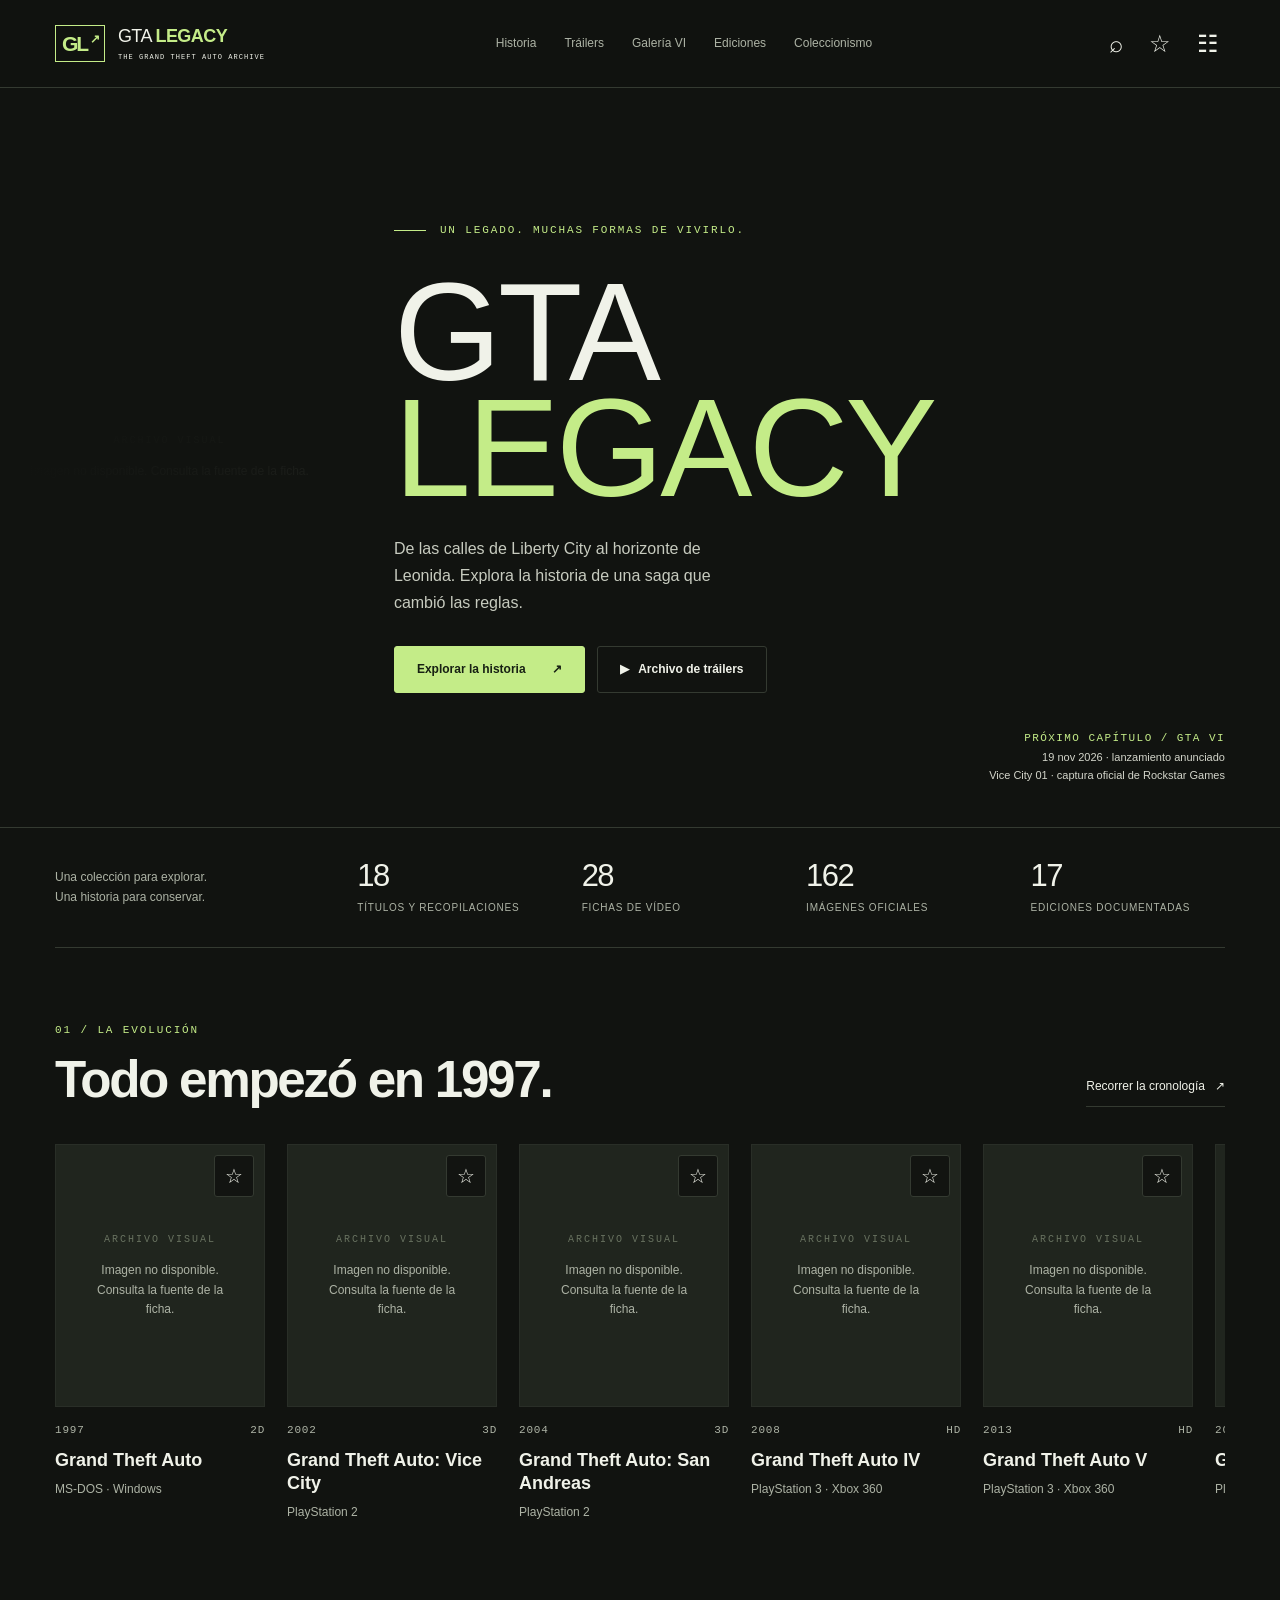
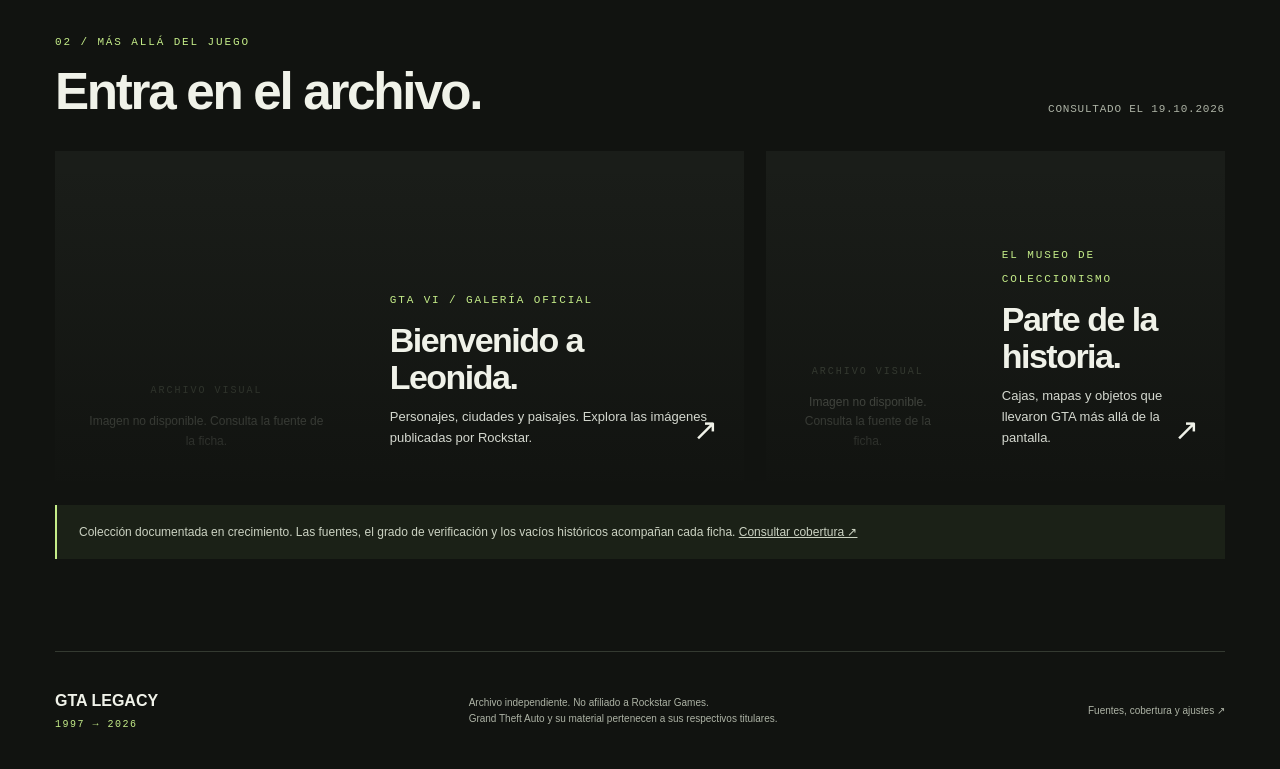
==== index.html @ 0d7dd215 "Add files via upload" ====
<!doctype html>
<html lang="es">
<head>
  <meta charset="utf-8"><meta name="viewport" content="width=device-width, initial-scale=1">
  <meta name="theme-color" content="#111310">
  <meta name="description" content="Un archivo independiente de Grand Theft Auto: historia, tráilers, capturas oficiales y ediciones de coleccionista.">
  <title>GTA Legacy — The Grand Theft Auto Archive</title>
  <link rel="stylesheet" href="css/style.css">
  <script defer src="data/catalog.js"></script><script defer src="js/app.js"></script>
</head>
<body>
  <a href="#main" class="skip">Saltar al contenido</a>
  <header class="topbar">
    <a class="brand" href="#inicio" aria-label="GTA Legacy, inicio"><span class="brand-mark">GL<span>↗</span></span><span>GTA <b>LEGACY</b><small>THE GRAND THEFT AUTO ARCHIVE</small></span></a>
    <nav aria-label="Principal"><a href="#historia">Historia</a><a href="#trailers">Tráilers</a><a href="#galeria">Galería VI</a><a href="#ediciones">Ediciones</a><a href="#coleccion">Coleccionismo</a></nav>
    <div class="nav-tools"><button data-action="search" aria-label="Buscar en todo el archivo" title="Buscar (Ctrl+K)">⌕</button><a href="#favoritos" aria-label="Favoritos" title="Favoritos">☆</a><a href="#archivo" aria-label="Archivo y ajustes" title="Archivo y ajustes">☷</a></div>
  </header>
  <main id="main" tabindex="-1"><div class="loading">Abriendo el archivo…</div></main>
  <footer><a class="footer-brand" href="#inicio">GTA LEGACY<span>1997 → 2026</span></a><p>Archivo independiente. No afiliado a Rockstar Games.<br>Grand Theft Auto y su material pertenecen a sus respectivos titulares.</p><a href="#archivo">Fuentes, cobertura y ajustes ↗</a></footer>
  <aside id="compare-bar" class="compare-bar" hidden aria-label="Ediciones seleccionadas"></aside>
  <dialog id="detail" aria-labelledby="dialog-title"><button class="close" data-action="close" aria-label="Cerrar">×</button><div id="dialog-body"></div></dialog>
  <dialog id="search-dialog" aria-labelledby="search-title"><button class="close" data-action="close-search" aria-label="Cerrar búsqueda">×</button><h2 id="search-title">Explora el archivo.</h2><label class="search-field">Buscar juegos, vídeos, imágenes o ediciones<input id="global-search" type="search" placeholder="Vice City, coleccionista, Jason…" autocomplete="off"></label><div id="search-results" aria-live="polite"><p class="muted">Escribe para buscar en todas las colecciones.</p></div></dialog>
  <div id="toast" role="status" class="toast" hidden></div>
  <noscript>Activa JavaScript para explorar las colecciones interactivas. Los datos también están disponibles en la carpeta data.</noscript>
</body></html>
---- css/style.css ----
/* Layers: navigation 10, comparison tray 20, toast 30; dialogs use browser top layer. */
:root{color-scheme:dark;--bg:#111310;--panel:#1a1d19;--line:#343a31;--text:#f0f2e9;--muted:#adb3a5;--accent:#c4ec88;--space:clamp(22px,4.3vw,96px)}
*{box-sizing:border-box}body{margin:0;background:var(--bg);color:var(--text);font-family:"Segoe UI",Arial,sans-serif;font-size:15px;line-height:1.6}button,input,select{font:inherit}button,a,input,select{touch-action:manipulation}button,a{ -webkit-tap-highlight-color:transparent}a{color:inherit;text-decoration:none}button{color:inherit;background:none;border:1px solid var(--line);cursor:pointer;border-radius:3px;padding:10px 16px}button:hover,.button:hover{background:#2a3225;border-color:var(--accent)}button:disabled{opacity:.4;cursor:default}a:hover{color:var(--accent)}button:focus-visible,a:focus-visible,input:focus-visible,select:focus-visible{outline:3px solid var(--accent);outline-offset:4px}button[aria-pressed=true]{color:var(--accent);border-color:var(--accent)}h1,h2,h3,p{margin-top:0}h1,h2,h3{line-height:1.08;letter-spacing:-.045em}h2{font-size:clamp(34px,4vw,60px);font-weight:650}h3{font-size:23px}img{max-width:100%;display:block}small,.meta,.eyebrow{font-family:Consolas,"Courier New",monospace;font-size:11px;letter-spacing:.07em}.muted{color:var(--muted)}.eyebrow{color:var(--accent);text-transform:uppercase;letter-spacing:.17em;font-size:11px}.skip{position:fixed;top:-100px;left:20px;background:var(--accent);color:var(--bg);padding:10px;z-index:40}.skip:focus{top:10px}.topbar{height:88px;display:flex;align-items:center;gap:40px;padding:0 var(--space);border-bottom:1px solid var(--line);position:sticky;top:0;background:#111310f5;z-index:10}.brand{display:flex;gap:13px;align-items:center;white-space:nowrap;font-size:18px;letter-spacing:-.03em;line-height:1.2}.brand b{color:var(--accent)}.brand small{display:block;font-size:7px;letter-spacing:.15em;margin-top:5px}.brand-mark{font-size:21px;border:1px solid var(--accent);color:var(--accent);padding:7px 6px;font-weight:800;letter-spacing:-.1em;line-height:1}.brand-mark span{font-size:12px;vertical-align:top;padding-left:3px}.topbar nav{display:flex;align-items:center;gap:28px;margin:auto;font-size:12px;white-space:nowrap}.topbar nav a{padding:32px 0;position:relative;color:var(--muted)}.topbar nav a.active{color:var(--text)}.topbar nav a.active:after{content:"";height:2px;background:var(--accent);position:absolute;bottom:0;left:0;right:0}.nav-tools{display:flex;gap:14px;align-items:center}.nav-tools>*{font-size:24px;line-height:1;border:0;padding:6px}.hero{position:relative;min-height:660px;height:calc(92vh - 88px);max-height:940px;overflow:hidden;border-bottom:1px solid var(--line);display:flex;align-items:center}.hero-photo{position:absolute;inset:0 0 0 24%;width:76%;height:100%;object-fit:cover;object-position:60% center;opacity:.87}.hero:after{content:"";position:absolute;inset:0;background:linear-gradient(90deg,#111310 2%,#111310ed 26%,#11131060 59%,#11131008 85%),linear-gradient(0deg,#111310 0%,transparent 35%);pointer-events:none}.hero-content{position:relative;z-index:1;padding:65px var(--space);max-width:950px}.hero .eyebrow{display:flex;align-items:center;gap:14px}.hero .eyebrow:before{content:"";width:32px;height:1px;background:var(--accent)}.hero h1{font-family:Impact,"Arial Narrow",sans-serif;font-weight:400;font-size:clamp(78px,10.8vw,178px);line-height:.84;letter-spacing:-.025em;margin:35px 0 28px}.hero h1 span{color:var(--accent);display:block}.hero-desc{max-width:365px;font-size:16px;color:#c7cbbf;line-height:1.7}.hero-actions{display:flex;gap:12px;align-items:center;margin-top:30px;flex-wrap:wrap}.button{display:inline-flex;align-items:center;justify-content:center;gap:26px;border:1px solid var(--line);padding:13px 22px;font-size:12px;font-weight:650;border-radius:3px}.button.primary{background:var(--accent);color:#172013;border-color:var(--accent)}.button.primary:hover{background:#d8f6b1}.hero-caption{position:absolute;z-index:1;right:var(--space);bottom:42px;text-align:right;color:#d3d5ca;line-height:1.7;font-size:11px}.hero-caption b{display:block;color:var(--accent);font-weight:400;font-family:Consolas,monospace;letter-spacing:.13em}.stats{display:grid;grid-template-columns:1.4fr repeat(4,1fr);margin:0 var(--space);border-bottom:1px solid var(--line);padding:29px 0;align-items:center;gap:30px}.stats-intro{font-size:12px;color:var(--muted);max-width:190px}.stat strong{font-size:31px;font-weight:500;line-height:1.2;display:block;letter-spacing:-.05em}.stat span{font-size:10px;color:var(--muted);letter-spacing:.08em;text-transform:uppercase}.section{padding:68px var(--space);max-width:1920px;margin:auto}.section-head{display:flex;justify-content:space-between;align-items:end;gap:30px;margin-bottom:32px}.section-head h2{margin:12px 0 0}.text-link{font-size:12px;border-bottom:1px solid var(--line);padding:10px 0;white-space:nowrap}.portal-grid{display:grid;grid-template-columns:1.5fr 1fr;gap:22px}.portal{position:relative;min-height:330px;overflow:hidden;background:var(--panel);display:flex;align-items:end}.portal img{position:absolute;width:100%;height:100%;object-fit:cover;opacity:.63;transition:transform .4s}.portal:hover img{transform:scale(1.03)}.portal:after{content:"";position:absolute;inset:0;background:linear-gradient(0deg,#111310ef,transparent 95%)}.portal-copy{position:relative;z-index:1;padding:32px}.portal h3{font-size:34px;margin:12px 0}.portal p{margin:0;color:#d4d8cf;font-size:13px;max-width:370px}.portal-arrow{position:absolute;right:26px;bottom:27px;font-size:30px;z-index:1}.strip{display:flex;gap:22px;overflow-x:auto;padding:5px 0 22px;scroll-snap-type:x mandatory}.strip .game-card{flex:0 0 210px;scroll-snap-align:start}.game-card{min-width:0}.art{position:relative;background:#20251e;overflow:hidden;aspect-ratio:4/5;display:flex;align-items:center;justify-content:center;border:1px solid #ffffff0a}.art img{width:100%;height:100%;object-fit:contain;transition:transform .3s}.art:hover img{transform:scale(1.025)}.art-button{padding:0;border:0;width:100%;text-align:left;display:block;border-radius:0}.art-button:hover{background:transparent}.cover-empty{padding:25px;font-family:Impact,"Arial Narrow",sans-serif;font-size:35px;line-height:1.05;text-align:center;color:#c4cbbb;letter-spacing:-.02em}.cover-empty small{display:block;font-family:Consolas,monospace;font-size:9px;margin-top:20px;color:var(--muted);line-height:1.5;letter-spacing:.08em}.game-card .meta{display:flex;justify-content:space-between;color:var(--muted);margin-top:15px}.game-card h3{font-size:18px;margin:9px 0 8px;letter-spacing:-.02em;line-height:1.3}.game-card p{font-size:12px;color:var(--muted);margin-bottom:0}.fav{position:absolute;right:10px;top:10px;background:#111310e8;padding:4px 10px;font-size:20px;z-index:1;line-height:1.6}.page-head{padding:58px var(--space) 30px;max-width:1920px;margin:auto}.page-head h1{font-size:clamp(44px,6.2vw,88px);margin:16px 0 20px;font-weight:600}.page-head p{max-width:660px;color:var(--muted);font-size:15px}.page-head .count{color:var(--accent);font-family:Consolas,monospace;font-size:14px;letter-spacing:0;vertical-align:top;margin-left:12px;display:inline-block;border:1px solid var(--line);padding:7px;margin-top:12px}.catalog{padding:0 var(--space) 70px;max-width:1920px;margin:auto}.filters{display:flex;gap:12px;padding:20px 0;border-top:1px solid var(--line);border-bottom:1px solid var(--line);align-items:end;flex-wrap:wrap;margin-bottom:28px}.filters label{font-size:10px;letter-spacing:.08em;text-transform:uppercase;color:var(--muted);display:grid;gap:7px}.filters label:first-child{flex:1;min-width:190px}.filters input,.filters select,.search-field input{background:var(--panel);color:var(--text);border:1px solid var(--line);padding:11px 13px;border-radius:3px;min-width:130px;max-width:100%}.filters input{width:100%}.result-count{color:var(--muted);font-family:Consolas,monospace;font-size:11px;letter-spacing:.04em;margin:22px 0}.grid{display:grid;grid-template-columns:repeat(4,minmax(0,1fr));gap:32px 24px}.game-grid{grid-template-columns:repeat(5,minmax(0,1fr))}.gallery-grid{grid-template-columns:repeat(3,minmax(0,1fr));gap:24px}.media-card{min-width:0;position:relative}.media-image{aspect-ratio:16/9;overflow:hidden;background:var(--panel);position:relative;display:flex;align-items:center;justify-content:center}.media-image img{width:100%;height:100%;object-fit:cover;transition:transform .3s}.media-card:hover .media-image img{transform:scale(1.025)}.media-card h3{font-size:18px;margin:15px 0 7px;line-height:1.25;letter-spacing:-.025em}.media-card p{font-size:12px;color:var(--muted);margin:0}.media-card .meta{color:var(--accent);margin-top:15px;display:block}.media-card .play{position:absolute;left:16px;bottom:16px;background:var(--accent);color:var(--bg);padding:5px 14px;font-size:16px;border-radius:2px}.duration{position:absolute;bottom:14px;right:12px;background:#111310e8;padding:3px 8px;font-size:10px}.edition-card{border:1px solid var(--line);background:#181b16}.edition-card .media-image{aspect-ratio:4/3;background:#22261f}.edition-card .media-image img{object-fit:contain}.edition-body{padding:22px}.edition-body h3{font-size:20px;line-height:1.2;min-height:48px;margin:10px 0 15px}.edition-body p{font-size:12px;color:var(--muted);margin:6px 0}.edition-actions{display:flex;gap:9px;margin-top:20px;flex-wrap:wrap}.edition-actions button{font-size:11px;padding:8px 12px}.notice{background:#1b2117;border-left:2px solid var(--accent);color:#cbd2c2;padding:17px 22px;font-size:12px;margin:24px 0;line-height:1.7}.empty{text-align:center;border:1px dashed var(--line);padding:60px 25px;color:var(--muted);grid-column:1/-1}.empty h3{color:var(--text)}.load-more{text-align:center;margin-top:36px}.year-rail{display:flex;gap:7px;overflow:auto;margin:0 0 24px;padding-bottom:12px}.year-rail button{font-family:Consolas,monospace;font-size:11px;white-space:nowrap;padding:8px 17px}.loading{padding:100px;text-align:center;color:var(--accent)}footer{margin:0 var(--space);padding:36px 0;border-top:1px solid var(--line);display:flex;gap:40px;align-items:center;justify-content:space-between;color:var(--muted);font-size:10px}footer p{margin:0}.footer-brand{font-size:16px;font-weight:700;color:var(--text);white-space:nowrap}.footer-brand span{display:block;font-family:Consolas,monospace;font-size:10px;color:var(--accent);font-weight:400;letter-spacing:.15em;margin-top:3px}dialog{background:var(--bg);color:var(--text);border:1px solid var(--line);border-radius:5px;width:min(1080px,94vw);max-height:91dvh;padding:45px;overflow:auto;scrollbar-width:thin}dialog::backdrop{background:#060805dc;backdrop-filter:blur(6px)}dialog h2{font-size:clamp(28px,4vw,45px);margin:14px 40px 28px 0}.close{position:sticky;top:0;float:right;margin:-25px -25px 0 10px;background:var(--panel);font-size:26px;padding:0 12px;z-index:2;line-height:1.6}.detail-grid{display:grid;grid-template-columns:270px 1fr;gap:35px}.detail-grid .art{align-self:start}.detail-grid p{font-size:14px;color:#c7cdbf}.detail-list{display:grid;grid-template-columns:1fr 1fr;gap:20px;font-size:13px;margin:25px 0}.detail-list dt{color:var(--muted);font-size:10px;text-transform:uppercase;letter-spacing:.1em;margin-bottom:6px}.detail-list dd{margin:0}.detail-list .full{grid-column:1/-1}.sources{border-top:1px solid var(--line);padding-top:20px;margin-top:30px}.sources a{display:block;overflow-wrap:anywhere;font-size:11px;text-decoration:underline;color:var(--muted);margin:9px 0}.video-stage{aspect-ratio:16/9;background:#080b07;display:flex;justify-content:center;align-items:center;text-align:center;padding:0;position:relative}.video-stage iframe{width:100%;height:100%;border:0}.video-stage .video-prompt{padding:30px;max-width:540px}.video-stage .video-prompt p{color:var(--muted);font-size:13px}.video-controls{display:flex;gap:12px;justify-content:space-between;margin-top:20px;flex-wrap:wrap}.video-controls button,.video-controls a{font-size:12px}.lightbox{width:min(1500px,98vw);padding:20px}.lightbox .close{margin:0;background:#111310}.lightbox h2{font-size:22px;margin:8px 45px 8px 0}.image-stage{height:min(66vh,850px);overflow:auto;display:grid;place-items:center;background:#080a07}.image-stage img{max-height:100%;max-width:100%;object-fit:contain}.image-stage.zoomed{display:block}.image-stage.zoomed img{max-height:none;max-width:none;width:180%;height:auto}.lightbox .meta{color:var(--muted)}.compare-bar{position:fixed;bottom:18px;left:50%;transform:translateX(-50%);z-index:20;padding:12px 18px;background:var(--accent);color:#182111;display:flex;align-items:center;gap:20px;box-shadow:0 10px 40px #0008;max-width:94vw;width:max-content;font-size:12px;border-radius:4px}.compare-bar[hidden]{display:none}.compare-bar button{background:#172012;color:var(--text);font-size:12px}.compare-table{overflow-x:auto;max-width:100%}.compare-table table{border-collapse:collapse;width:100%;min-width:600px;font-size:12px}.compare-table td,.compare-table th{border:1px solid var(--line);padding:18px;min-width:180px;vertical-align:top;text-align:left}.compare-table th:first-child{min-width:130px;width:140px;color:var(--muted);font-weight:400}.compare-table img{height:140px;width:100%;object-fit:contain;margin-bottom:18px}.compare-table ul{padding-left:15px}.search-field{display:grid;gap:10px;color:var(--muted);font-size:12px}.search-field input{font-size:20px;width:100%}.search-hit{display:flex;justify-content:space-between;align-items:center;text-align:left;width:100%;padding:16px;margin-top:10px;gap:20px;font-size:14px}.search-hit small{color:var(--accent);white-space:nowrap}.toast{position:fixed;bottom:90px;left:50%;transform:translateX(-50%);z-index:30;background:var(--text);color:var(--bg);padding:12px 22px;border-radius:3px;font-size:12px;max-width:90vw}.archive-grid{display:grid;grid-template-columns:1.5fr 1fr;gap:35px}.archive-panel{border-top:1px solid var(--line);padding:28px 0}.archive-panel h3{font-size:25px}.archive-panel p,.archive-panel li{color:var(--muted);font-size:13px}.archive-panel button,.archive-panel .button{margin:5px 8px 5px 0;font-size:12px}.archive-panel ul{padding-left:19px}.import-label{display:block;margin:18px 0;color:var(--accent);font-size:13px}.import-label input{display:block;margin-top:10px;max-width:100%}.badge{display:inline-block;border:1px solid var(--line);padding:4px 8px;color:var(--accent);font-size:10px;font-family:Consolas,monospace}.missing-image{padding:30px;text-align:center;color:var(--muted);font-size:12px;line-height:1.6}.missing-image:before{content:"ARCHIVO VISUAL";display:block;font-family:Consolas,monospace;color:#687260;font-size:10px;letter-spacing:.2em;margin-bottom:13px}.list-inline{padding-left:17px}.section + .section{padding-top:15px}.text-button{text-align:left;padding:0;border:0}.text-button:hover{background:none;color:var(--accent)}
@media(min-width:1900px){.hero-content{max-width:1100px}.hero-desc{font-size:18px;max-width:420px}.topbar nav{font-size:14px;gap:38px}.hero-photo{object-position:center 55%}.grid{grid-template-columns:repeat(5,minmax(0,1fr))}.gallery-grid{grid-template-columns:repeat(4,minmax(0,1fr))}.game-grid{grid-template-columns:repeat(6,minmax(0,1fr))}}
@media(max-width:1100px){.topbar{gap:20px;padding:0 22px}.topbar nav{gap:17px;font-size:11px}.brand small{display:none}.nav-tools{gap:6px}.hero{min-height:590px}.hero h1{font-size:120px}.grid{grid-template-columns:repeat(3,minmax(0,1fr))}.game-grid{grid-template-columns:repeat(4,minmax(0,1fr))}.stats{gap:20px}.stats-intro{display:none}.stats{grid-template-columns:repeat(4,1fr)}.hero-photo{inset:0;width:100%}}
@media(max-width:760px){.topbar{height:auto;min-height:76px;flex-wrap:wrap;gap:0;justify-content:space-between;padding-top:15px}.brand{font-size:16px}.brand-mark{font-size:17px}.topbar nav{order:3;width:100%;overflow-x:auto;gap:26px;margin-top:12px}.topbar nav a{padding:10px 0 14px}.nav-tools{gap:14px}.hero{min-height:650px;height:auto}.hero-content{padding-top:65px;padding-bottom:100px}.hero h1{font-size:106px;line-height:.85}.hero-photo{opacity:.6;object-position:68% center}.hero:after{background:linear-gradient(90deg,#111310e8,#11131030),linear-gradient(0deg,#111310,transparent 80%)}.hero-caption{right:24px;bottom:23px;font-size:9px}.hero-desc{max-width:310px;font-size:14px}.hero .eyebrow{font-size:9px}.hero-actions{gap:9px}.button{padding:12px 16px;font-size:11px;gap:15px}.stats{gap:20px 15px;padding:25px 0}.stat strong{font-size:27px}.stat span{font-size:8px;letter-spacing:0}.section{padding-top:45px;padding-bottom:45px}.section-head{align-items:start;gap:16px}.section-head h2{font-size:34px}.text-link{font-size:10px;white-space:normal}.portal-grid{grid-template-columns:1fr}.portal{min-height:290px}.portal-copy{padding:23px}.portal h3{font-size:29px}.portal p{max-width:260px}.grid{grid-template-columns:repeat(2,minmax(0,1fr));gap:27px 16px}.game-grid{grid-template-columns:repeat(2,minmax(0,1fr))}.gallery-grid{grid-template-columns:repeat(2,minmax(0,1fr))}.page-head{padding-top:35px}.page-head h1{font-size:45px;line-height:1.05}.page-head p{font-size:13px}.page-head .count{font-size:10px;margin-top:0}.filters{gap:12px}.filters label{flex:1;min-width:130px}.filters label:first-child{flex-basis:100%}.filters select{width:100%}.media-card h3{font-size:15px}.media-card .meta{font-size:9px}.media-card p{font-size:11px}.edition-body{padding:14px}.edition-body h3{font-size:17px;min-height:0}.edition-actions{gap:6px}.edition-actions button{font-size:10px}.archive-grid{grid-template-columns:1fr;gap:0}dialog{padding:25px}.close{margin:-12px -10px 0 5px}.detail-grid{grid-template-columns:1fr}.detail-grid .art{max-width:230px;width:100%;margin:auto}.detail-list{gap:16px}.lightbox{padding:15px}.image-stage{height:52vh}.video-stage .video-prompt{padding:15px}.video-stage .video-prompt p{font-size:11px}.compare-bar{gap:10px;padding:10px;font-size:10px}.compare-bar button{padding:8px;font-size:10px}footer{align-items:start;flex-wrap:wrap;gap:22px}footer p{flex:1;min-width:180px}.cover-empty{font-size:25px;padding:16px}.cover-empty small{font-size:8px}.gallery-grid .fav{top:5px;right:5px;padding:2px 7px;font-size:17px}.search-hit{font-size:12px}.search-hit small{font-size:9px}.missing-image{padding:16px;font-size:10px}.loading{padding:70px 20px}}
@media(prefers-reduced-motion:no-preference){.hero-content{animation:enter .7s ease-out}.page-head{animation:enter .3s ease-out}button,a{transition:background-color .2s,color .2s,border-color .2s}@keyframes enter{from{opacity:0;transform:translateY(16px)}to{opacity:1;transform:translateY(0)}}}
.image-stage img{width:100%;height:100%;min-height:0}
.image-stage.zoomed img{width:180%;height:auto;max-height:none;max-width:none}
.lightbox.expanded{width:100vw;height:100dvh;max-width:none;max-height:none;margin:0;border:0;border-radius:0}
.lightbox.expanded .image-stage{height:calc(100dvh - 220px)}
@media(prefers-reduced-motion:reduce){*,*:before,*:after{animation:none!important;transition:none!important;scroll-behavior:auto!important}}
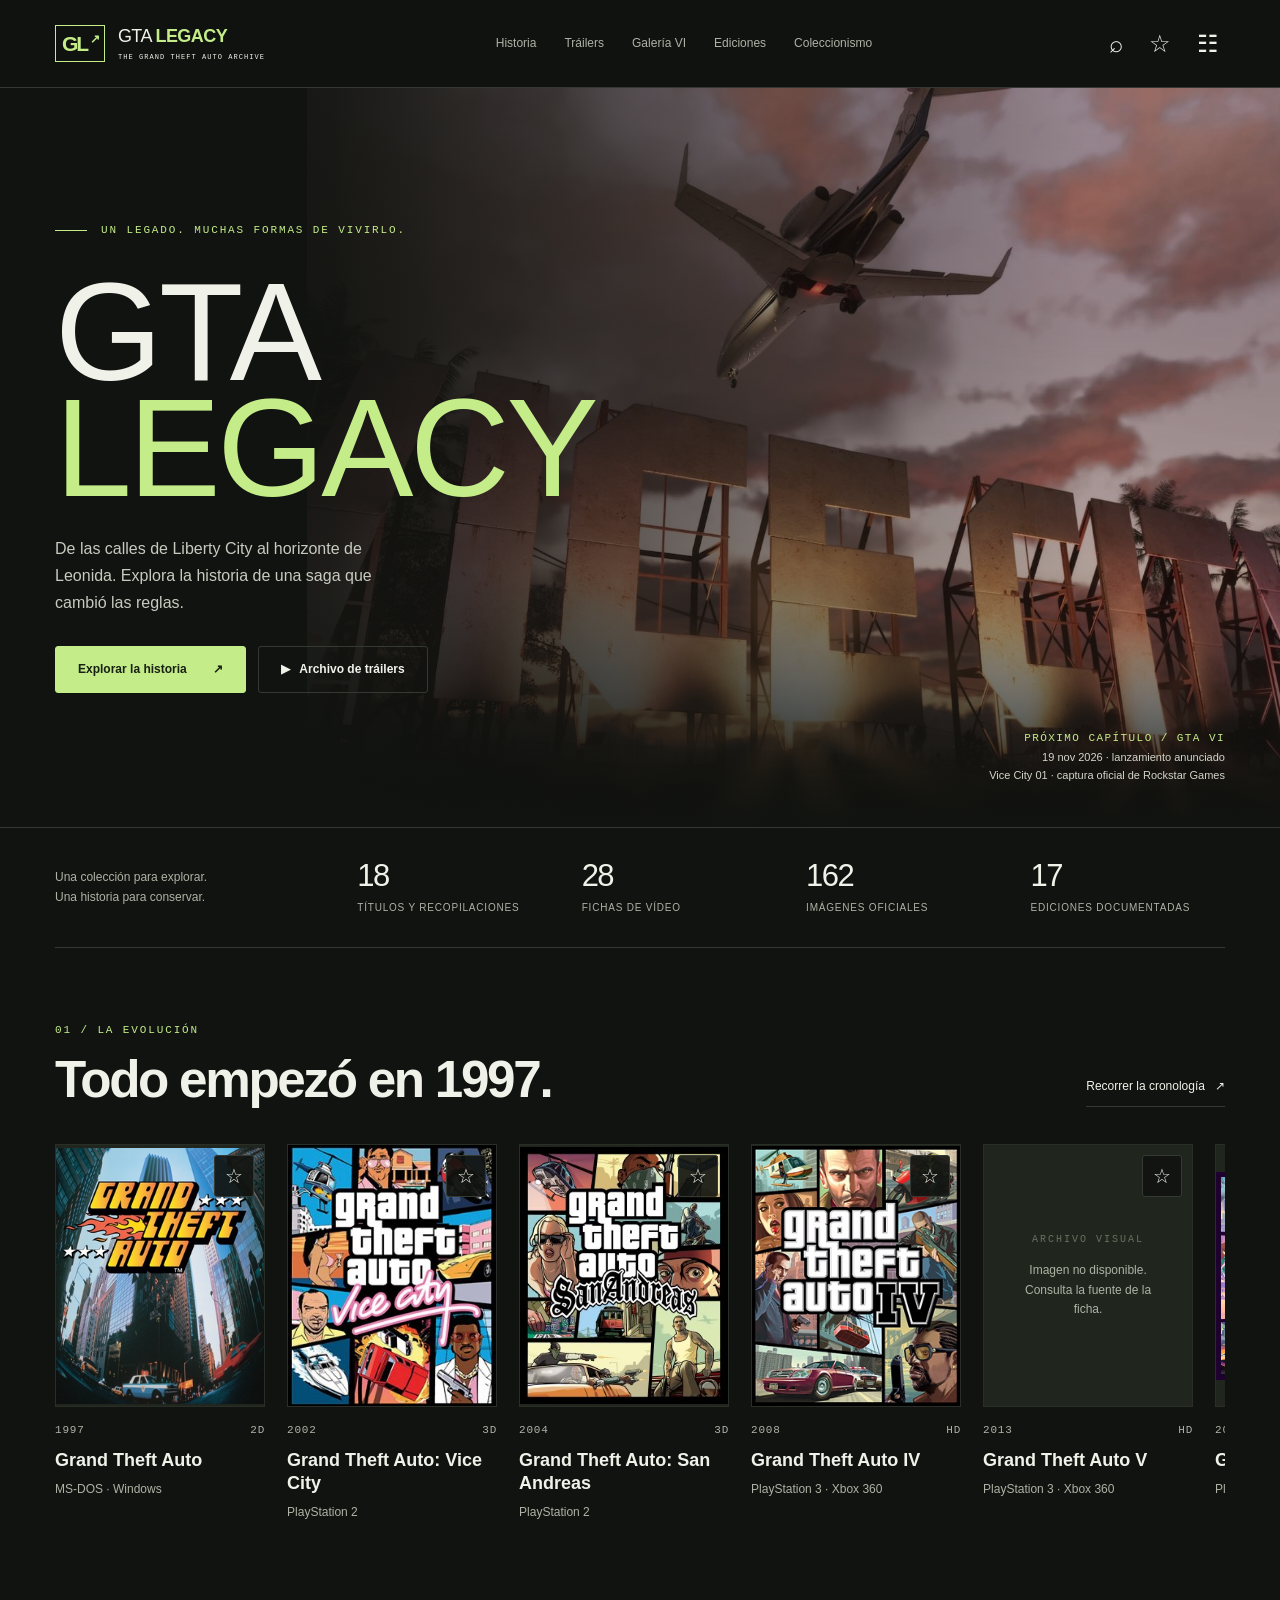
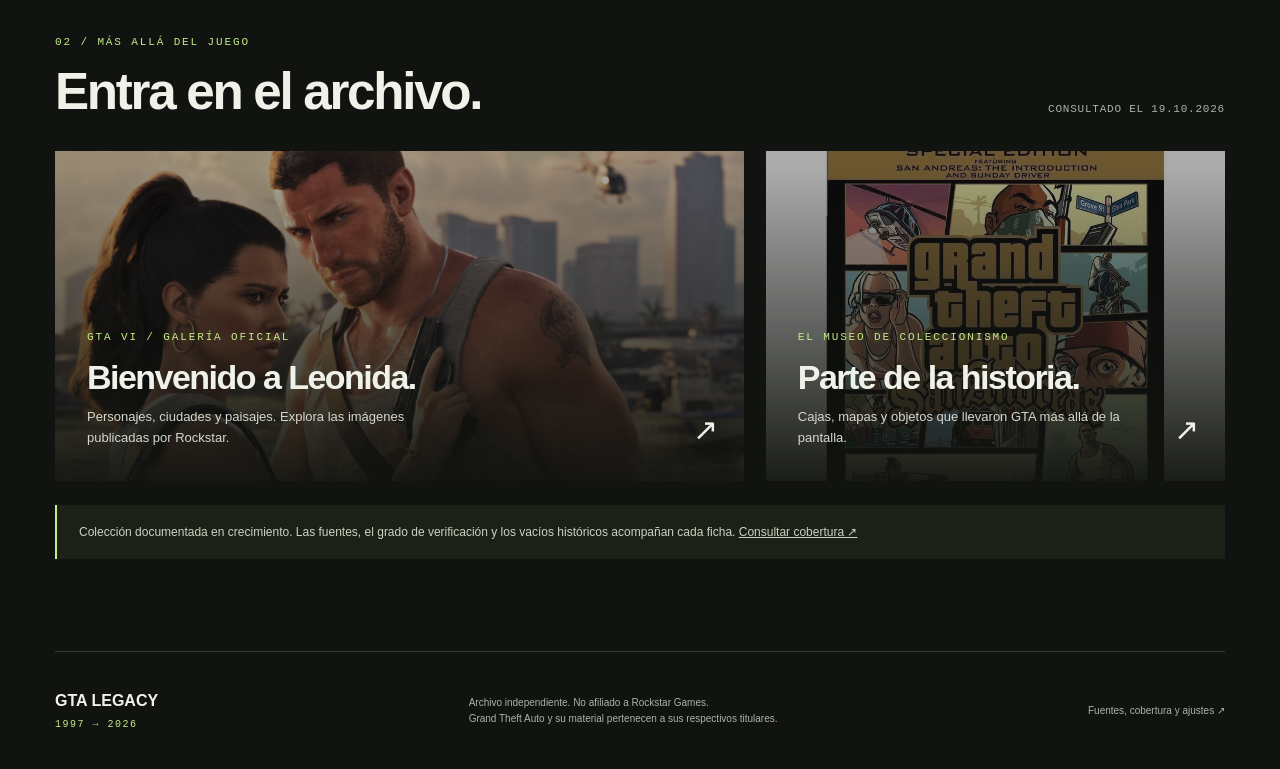
==== commit f132afe7: "Fix gallery fullscreen layering and refresh cached viewer assets" ====
--- a/index.html
+++ b/index.html
@@ -5,8 +5,8 @@
   <meta name="theme-color" content="#111310">
   <meta name="description" content="Un archivo independiente de Grand Theft Auto: historia, tráilers, capturas oficiales y ediciones de coleccionista.">
   <title>GTA Legacy — The Grand Theft Auto Archive</title>
-  <link rel="stylesheet" href="css/style.css">
-  <script defer src="data/catalog.js"></script><script defer src="js/app.js"></script>
+  <link rel="stylesheet" href="css/style.css?v=fullscreen-fix-1">
+  <script defer src="data/catalog.js"></script><script defer src="js/app.js?v=fullscreen-fix-1"></script>
 </head>
 <body>
   <a href="#main" class="skip">Saltar al contenido</a>
@@ -18,7 +18,7 @@
   <main id="main" tabindex="-1"><div class="loading">Abriendo el archivo…</div></main>
   <footer><a class="footer-brand" href="#inicio">GTA LEGACY<span>1997 → 2026</span></a><p>Archivo independiente. No afiliado a Rockstar Games.<br>Grand Theft Auto y su material pertenecen a sus respectivos titulares.</p><a href="#archivo">Fuentes, cobertura y ajustes ↗</a></footer>
   <aside id="compare-bar" class="compare-bar" hidden aria-label="Ediciones seleccionadas"></aside>
-  <dialog id="detail" aria-labelledby="dialog-title"><button class="close" data-action="close" aria-label="Cerrar">×</button><div id="dialog-body"></div></dialog>
+  <dialog id="detail" aria-labelledby="dialog-title"><div id="viewer-shell"><button class="close" data-action="close" aria-label="Cerrar">×</button><div id="dialog-body"></div></div></dialog>
   <dialog id="search-dialog" aria-labelledby="search-title"><button class="close" data-action="close-search" aria-label="Cerrar búsqueda">×</button><h2 id="search-title">Explora el archivo.</h2><label class="search-field">Buscar juegos, vídeos, imágenes o ediciones<input id="global-search" type="search" placeholder="Vice City, coleccionista, Jason…" autocomplete="off"></label><div id="search-results" aria-live="polite"><p class="muted">Escribe para buscar en todas las colecciones.</p></div></dialog>
   <div id="toast" role="status" class="toast" hidden></div>
   <noscript>Activa JavaScript para explorar las colecciones interactivas. Los datos también están disponibles en la carpeta data.</noscript>
--- a/css/style.css
+++ b/css/style.css
@@ -10,3 +10,9 @@
 .lightbox.expanded{width:100vw;height:100dvh;max-width:none;max-height:none;margin:0;border:0;border-radius:0}
 .lightbox.expanded .image-stage{height:calc(100dvh - 220px)}
 @media(prefers-reduced-motion:reduce){*,*:before,*:after{animation:none!important;transition:none!important;scroll-behavior:auto!important}}
+
+/* Only the image viewer, including its close button, enters native fullscreen. */
+#viewer-shell:fullscreen{box-sizing:border-box;width:100%;height:100%;padding:20px;background:var(--bg);color:var(--text);overflow:auto;scrollbar-width:thin}
+#viewer-shell:fullscreen::backdrop{background:var(--bg)}
+#viewer-shell:fullscreen .image-stage{height:calc(100dvh - 220px);min-height:180px}
+@media(max-width:600px){#viewer-shell:fullscreen{padding:15px}.lightbox.expanded .image-stage,#viewer-shell:fullscreen .image-stage{height:calc(100dvh - 280px);min-height:160px}}
